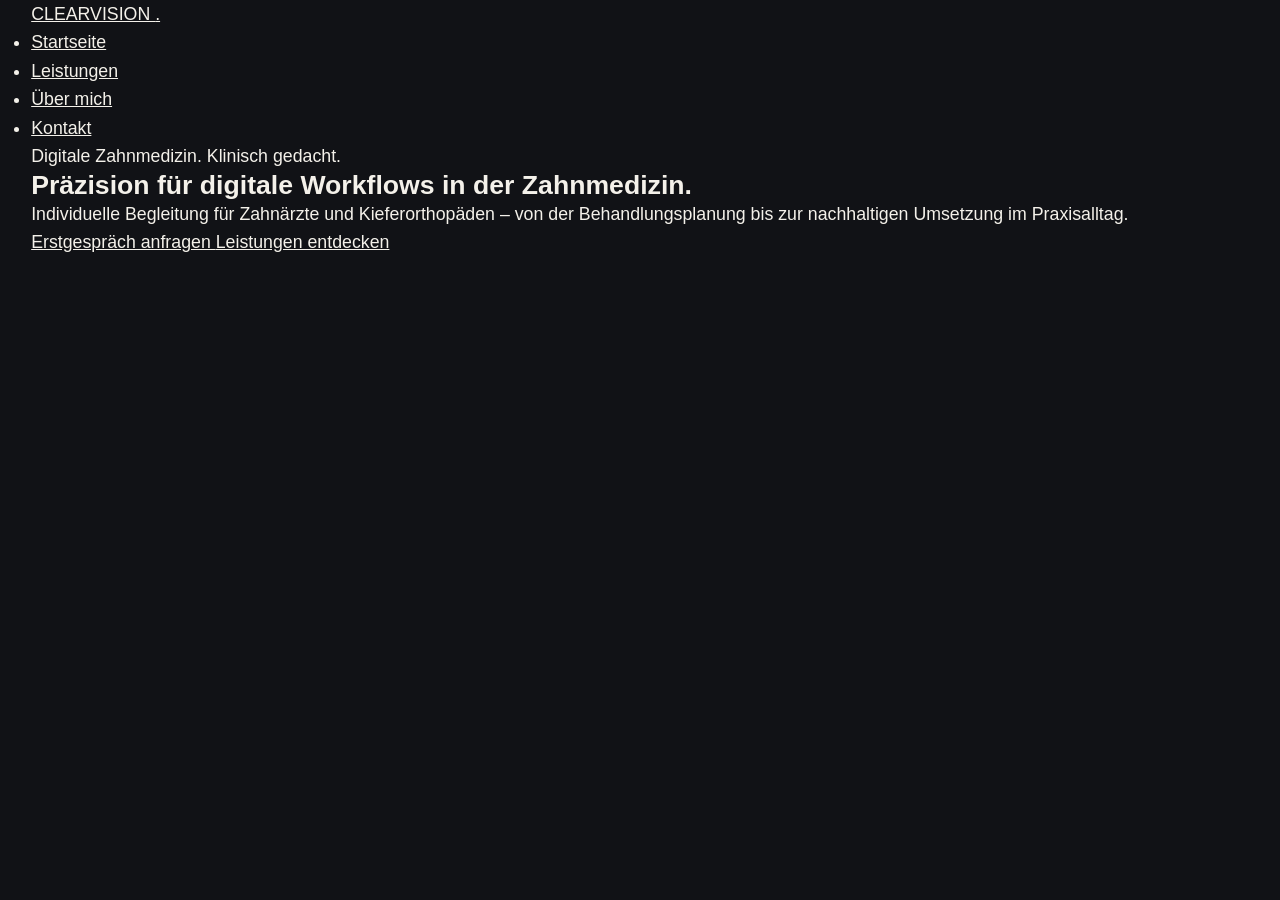
==== index.html @ e4ec7036 "chore: create clean website foundation" ====
<!doctype html>
<html lang="de">
<head>
  <meta charset="utf-8">
  <meta
    name="viewport"
    content="width=device-width, initial-scale=1"
  >

  <meta
    name="description"
    content="ClearVision Consulting begleitet Zahnärzte und Kieferorthopäden bei digitalen Workflows, Behandlungsplanung und praxisnaher Umsetzung."
  >

  <title>ClearVision Consulting</title>

  <link rel="stylesheet" href="./css/main.css">
  <link rel="stylesheet" href="./css/home.css">
</head>

<body class="page page--home">
  <a class="skip-link" href="#main-content">
    Zum Hauptinhalt
  </a>

  <header class="site-header">
    <div class="container">
      <div class="site-header__inner">
        <a
          class="site-brand"
          href="./index.html"
          aria-label="ClearVision Consulting Startseite"
        >
          <span class="site-brand__name">
            CLEARVISION
          </span>

          <span
            class="site-brand__dot"
            aria-hidden="true"
          >
            .
          </span>
        </a>

        <nav
          class="site-nav"
          aria-label="Hauptnavigation"
        >
          <ul class="site-nav__list">
            <li class="site-nav__item">
              <a
                class="site-nav__link"
                href="./index.html"
                aria-current="page"
              >
                Startseite
              </a>
            </li>

            <li class="site-nav__item">
              <a
                class="site-nav__link"
                href="#services"
              >
                Leistungen
              </a>
            </li>

            <li class="site-nav__item">
              <a
                class="site-nav__link"
                href="#about"
              >
                Über mich
              </a>
            </li>

            <li class="site-nav__item">
              <a
                class="site-nav__link"
                href="#contact"
              >
                Kontakt
              </a>
            </li>
          </ul>
        </nav>
      </div>
    </div>
  </header>

  <main id="main-content">
    <section
      class="home-hero"
      aria-labelledby="home-hero-title"
    >
      <div class="container">
        <div class="home-hero__layout">
          <div class="home-hero__content">
            <p class="home-hero__eyebrow">
              Digitale Zahnmedizin. Klinisch gedacht.
            </p>

            <h1
              class="home-hero__title"
              id="home-hero-title"
            >
              Präzision für digitale Workflows in der Zahnmedizin.
            </h1>

            <p class="home-hero__text">
              Individuelle Begleitung für Zahnärzte und
              Kieferorthopäden – von der Behandlungsplanung
              bis zur nachhaltigen Umsetzung im Praxisalltag.
            </p>

            <div class="home-hero__actions">
              <a
                class="button button--primary"
                href="#contact"
              >
                Erstgespräch anfragen
              </a>

              <a
                class="text-link"
                href="#services"
              >
                Leistungen entdecken
              </a>
            </div>
          </div>

          <div
            class="home-hero__visual"
            aria-hidden="true"
          ></div>
        </div>
      </div>
    </section>
  </main>
</body>
</html>
---- css/main.css ----
@import url("./variables.css");
@import url("./base.css");
@import url("./components.css");
---- css/home.css ----
/*
 * Homepage-specific styles
 *
 * Hero and homepage sections will be implemented
 * one section at a time.
 */
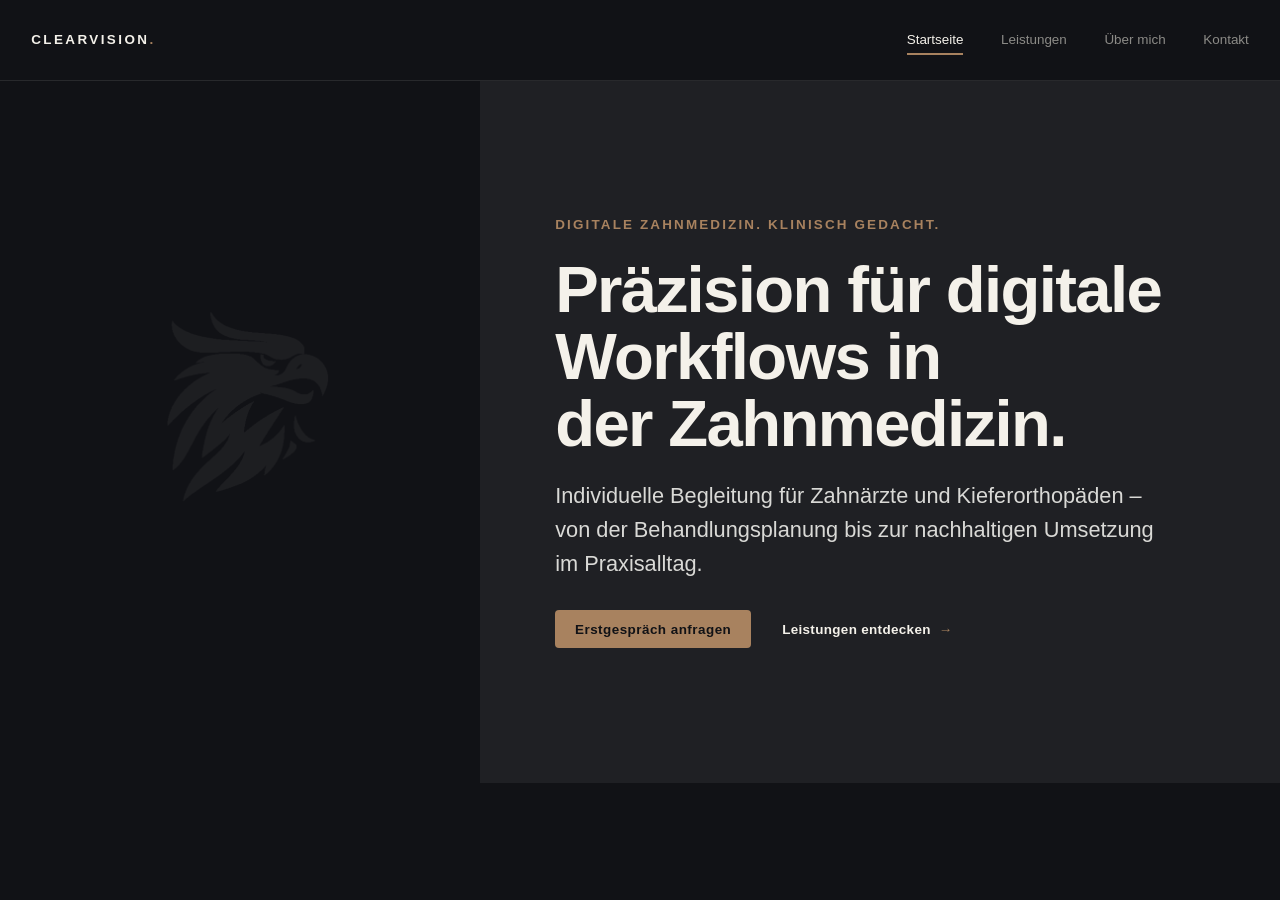
==== commit 47e3eb42: "basis" ====
--- a/index.html
+++ b/index.html
@@ -95,7 +95,6 @@
       class="home-hero"
       aria-labelledby="home-hero-title"
     >
-      <div class="container">
         <div class="home-hero__layout">
           <div class="home-hero__content">
             <p class="home-hero__eyebrow">
@@ -132,12 +131,10 @@
             </div>
           </div>
 
-          <div
-            class="home-hero__visual"
-            aria-hidden="true"
-          ></div>
+          <div class="home-hero__visual" aria-hidden="true">
+            <span class="home-hero__griffin"></span>
+          </div>
         </div>
-      </div>
     </section>
   </main>
 </body>
--- a/css/home.css
+++ b/css/home.css
@@ -1,6 +1,211 @@
 /*
  * Homepage-specific styles
- *
- * Hero and homepage sections will be implemented
- * one section at a time.
- */+ */
+
+/* ==========================================================
+   Hero
+   ========================================================== */
+
+.home-hero {
+  min-height: clamp(
+    42rem,
+    78svh,
+    50rem
+  );
+
+  overflow: hidden;
+}
+
+.home-hero__layout {
+  display: grid;
+  grid-template-columns:
+    minmax(0, 3fr)
+    minmax(0, 5fr);
+
+  grid-template-areas:
+    "visual content";
+
+  min-height: inherit;
+}
+
+/* ==========================================================
+   Hero visual
+   ========================================================== */
+
+.home-hero__visual {
+  grid-area: visual;
+
+  display: grid;
+  place-items: center;
+
+  min-width: 0;
+  overflow: hidden;
+
+  background-color: var(--color-background);
+
+  pointer-events: none;
+}
+
+.home-hero__griffin {
+  display: block;
+
+  width: clamp(
+    10rem,
+    15vw,
+    16rem
+  );
+
+  aspect-ratio: 1;
+
+  background-color: var(--color-text-muted); /* Farbe des Greifs */
+  opacity: 0.1;
+
+  -webkit-mask:
+    url("../assets/logos/clearvision-griffin.svg")
+    center / contain
+    no-repeat;
+
+  mask:
+    url("../assets/logos/clearvision-griffin.svg")
+    center / contain
+    no-repeat;
+
+  transform: translateY(-1.5rem);
+}
+
+/* ==========================================================
+   Hero content
+   ========================================================== */
+
+.home-hero__content {
+  grid-area: content;
+
+  display: grid;
+  align-content: center;
+  justify-items: start;
+
+  gap: clamp(
+    1rem,
+    calc(0.75rem + 0.75vw),
+    1.75rem
+  );
+
+  min-width: 0;
+
+  padding-block: clamp(
+    5rem,
+    calc(3rem + 4vw),
+    8rem
+  );
+
+  padding-inline: clamp(
+    3rem,
+    calc(1.5rem + 4vw),
+    7rem
+  );
+
+  background-color: var(--color-surface);
+}
+
+.home-hero__eyebrow {
+  color: var(--color-gold);
+
+  font-size: var(--text-small);
+  font-weight: 600;
+  letter-spacing: 0.16em;
+  line-height: 1.4;
+  text-transform: uppercase;
+}
+
+.home-hero__title {
+  max-width: 17ch;
+
+  color: var(--color-text);
+
+  font-size: clamp(
+    3rem,
+    calc(2rem + 2.6vw),
+    4.5rem
+  );
+
+  font-weight: 700;
+  line-height: 1.03;
+  letter-spacing: -0.025em;
+
+  text-wrap: balance;
+}
+
+.home-hero__text {
+  max-width: 38rem;
+
+  color: var(--color-text-secondary);
+
+  font-size: var(--text-lead);
+  line-height: 1.55;
+}
+
+.home-hero__actions {
+  display: flex;
+  flex-wrap: wrap;
+  align-items: center;
+
+  gap: 1em 1.75em;
+  margin-top: 0.5rem;
+}
+
+/* ==========================================================
+   Responsive hero
+   ========================================================== */
+
+@media (max-width: 56em) {
+  .home-hero {
+    min-height: auto;
+  }
+
+  .home-hero__layout {
+    grid-template-columns: minmax(0, 1fr);
+
+    grid-template-areas:
+      "content"
+      "visual";
+  }
+
+  .home-hero__content {
+    padding-block: clamp(
+      4rem,
+      calc(2rem + 6vw),
+      6rem
+    );
+
+    padding-inline: var(--page-padding);
+  }
+
+  .home-hero__visual {
+    min-height: clamp(
+      16rem,
+      calc(10rem + 25vw),
+      24rem
+    );
+  }
+
+  .home-hero__griffin {
+    width: clamp(
+      9rem,
+      32vw,
+      14rem
+    );
+
+    transform: translateY(0);
+  }
+}
+
+@media (max-width: 42em) {
+  .home-hero__title {
+    max-width: 12ch;
+  }
+
+  .home-hero__actions {
+    flex-direction: row;
+    align-items: center;
+  }
+}
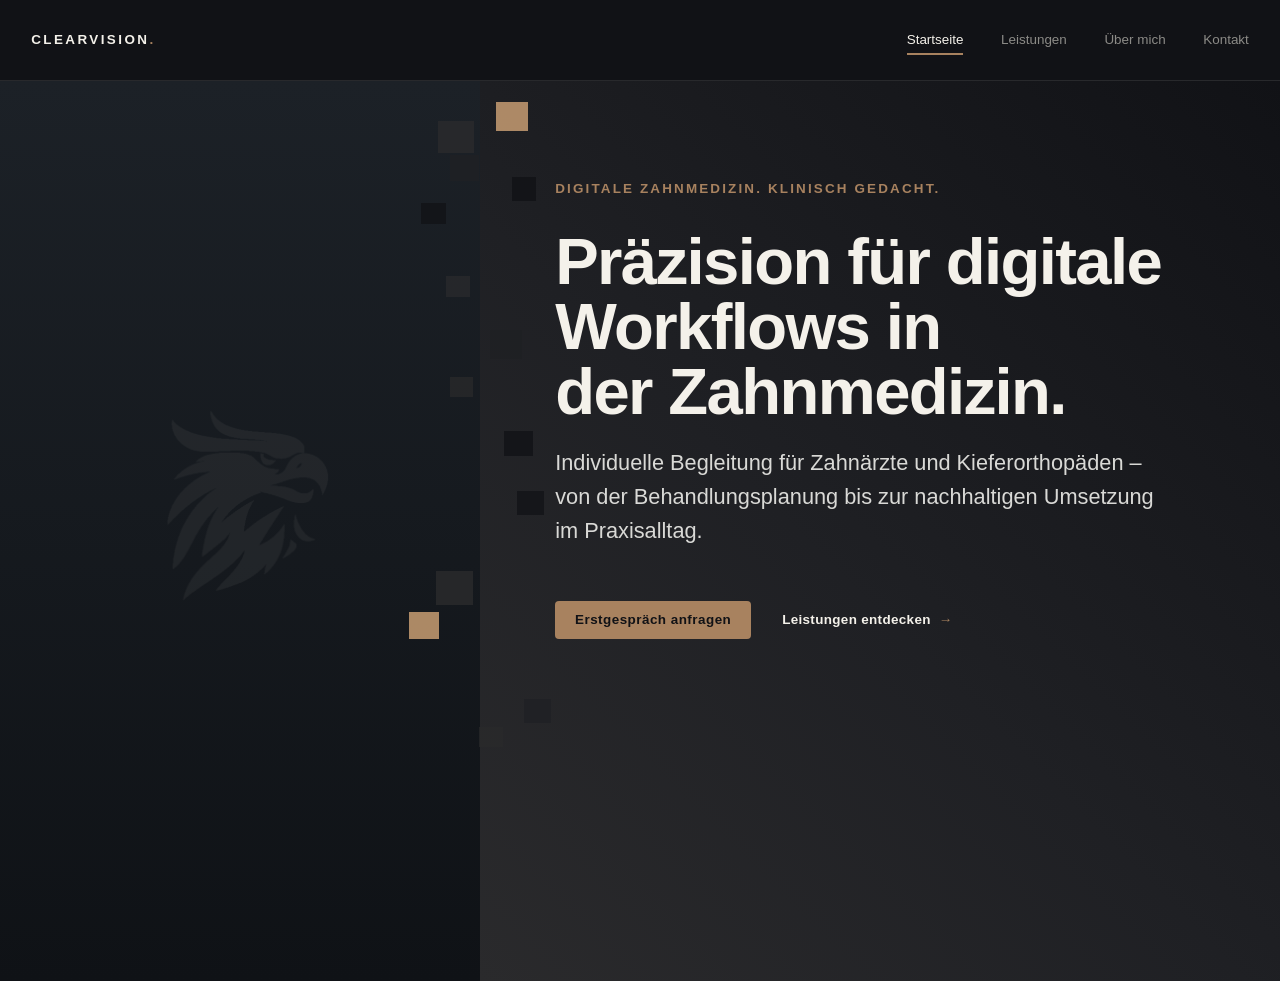
==== commit ada87193: "JavaScript Implementierung" ====
--- a/index.html
+++ b/index.html
@@ -96,6 +96,8 @@
       aria-labelledby="home-hero-title"
     >
         <div class="home-hero__layout">
+          <div class="home-hero__tiles" aria-hidden="true"></div>
+
           <div class="home-hero__content">
             <p class="home-hero__eyebrow">
               Digitale Zahnmedizin. Klinisch gedacht.
@@ -137,5 +139,6 @@
         </div>
     </section>
   </main>
+  <script src="./js/home.js"></script>
 </body>
 </html>
--- a/css/home.css
+++ b/css/home.css
@@ -17,6 +17,8 @@
 }
 
 .home-hero__layout {
+  position: relative;
+
   display: grid;
   grid-template-columns:
     minmax(0, 3fr)
@@ -26,6 +28,27 @@
     "visual content";
 
   min-height: inherit;
+
+  background: var(--color-surface);
+}
+
+.home-hero__tiles {
+  position: absolute;
+  left: 37.5%;
+  top: 0;
+  bottom: 0;
+  width: 0;
+  pointer-events: none;
+  z-index: 3;
+}
+
+.home-hero__tile {
+  position: absolute;
+  left: var(--tile-x);
+  top: var(--tile-y);
+  width: var(--tile-w);
+  height: var(--tile-h);
+  background-color: var(--tile-color);
 }
 
 /* ==========================================================
@@ -41,8 +64,7 @@
   min-width: 0;
   overflow: hidden;
 
-  background-color: var(--color-background);
-
+  background: var(--color-surface-left);
   pointer-events: none;
 }
 
@@ -81,7 +103,7 @@
   grid-area: content;
 
   display: grid;
-  align-content: center;
+  align-content: start;
   justify-items: start;
 
   gap: clamp(
@@ -91,6 +113,7 @@
   );
 
   min-width: 0;
+  min-height: 100vh;
 
   padding-block: clamp(
     5rem,
@@ -104,7 +127,7 @@
     7rem
   );
 
-  background-color: var(--color-surface);
+  background: var(--color-surface-right);
 }
 
 .home-hero__eyebrow {
@@ -115,6 +138,7 @@
   letter-spacing: 0.16em;
   line-height: 1.4;
   text-transform: uppercase;
+  padding-bottom: 0.5rem;
 }
 
 .home-hero__title {
@@ -129,7 +153,7 @@
   );
 
   font-weight: 700;
-  line-height: 1.03;
+  line-height: 1.0;
   letter-spacing: -0.025em;
 
   text-wrap: balance;
@@ -150,7 +174,7 @@
   align-items: center;
 
   gap: 1em 1.75em;
-  margin-top: 0.5rem;
+  padding-top: 2rem;
 }
 
 /* ==========================================================
@@ -168,6 +192,10 @@
     grid-template-areas:
       "content"
       "visual";
+  }
+
+  .home-hero__tiles {
+    display: none;
   }
 
   .home-hero__content {
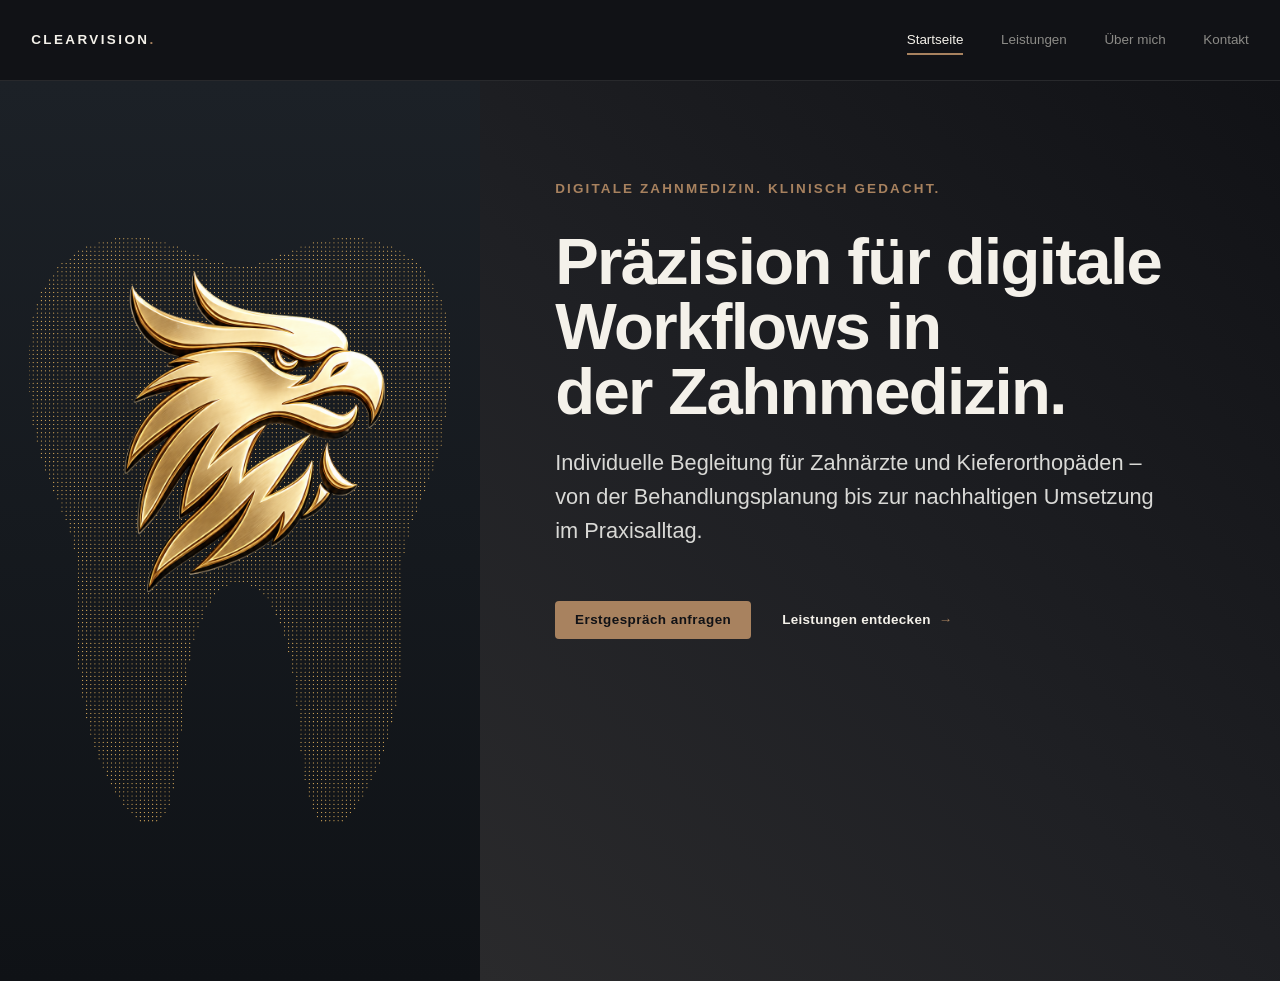
==== commit 2379907d: "Zahn 2D implementiert" ====
--- a/index.html
+++ b/index.html
@@ -96,8 +96,6 @@
       aria-labelledby="home-hero-title"
     >
         <div class="home-hero__layout">
-          <div class="home-hero__tiles" aria-hidden="true"></div>
-
           <div class="home-hero__content">
             <p class="home-hero__eyebrow">
               Digitale Zahnmedizin. Klinisch gedacht.
@@ -134,11 +132,19 @@
           </div>
 
           <div class="home-hero__visual" aria-hidden="true">
-            <span class="home-hero__griffin"></span>
+            <div class="hologram-wrapper">
+              <canvas id="hologram-canvas"></canvas>
+              <img
+                class="hologram-wrapper__overlay"
+                src="./assets/images/clearvision-griffin-mask.png"
+                alt=""
+                aria-hidden="true"
+              >
+            </div>
           </div>
         </div>
     </section>
   </main>
-  <script src="./js/home.js"></script>
+  <script src="./js/hologram.js"></script>
 </body>
 </html>
--- a/css/home.css
+++ b/css/home.css
@@ -32,25 +32,6 @@
   background: var(--color-surface);
 }
 
-.home-hero__tiles {
-  position: absolute;
-  left: 37.5%;
-  top: 0;
-  bottom: 0;
-  width: 0;
-  pointer-events: none;
-  z-index: 3;
-}
-
-.home-hero__tile {
-  position: absolute;
-  left: var(--tile-x);
-  top: var(--tile-y);
-  width: var(--tile-w);
-  height: var(--tile-h);
-  background-color: var(--tile-color);
-}
-
 /* ==========================================================
    Hero visual
    ========================================================== */
@@ -68,31 +49,30 @@
   pointer-events: none;
 }
 
-.home-hero__griffin {
-  display: block;
+.hologram-wrapper {
+  position: relative;
 
   width: clamp(
-    10rem,
-    15vw,
-    16rem
-  );
-
-  aspect-ratio: 1;
-
-  background-color: var(--color-text-muted); /* Farbe des Greifs */
-  opacity: 0.1;
-
-  -webkit-mask:
-    url("../assets/logos/clearvision-griffin.svg")
-    center / contain
-    no-repeat;
-
-  mask:
-    url("../assets/logos/clearvision-griffin.svg")
-    center / contain
-    no-repeat;
-
-  transform: translateY(-1.5rem);
+    18rem,
+    calc(12rem + 18vw),
+    34rem
+  );
+
+  aspect-ratio: 1024 / 1536;
+}
+
+.hologram-wrapper canvas,
+.hologram-wrapper__overlay {
+  position: absolute;
+  top: 0;
+  left: 0;
+  width: 100%;
+  height: 100%;
+}
+
+.hologram-wrapper__overlay {
+  z-index: 10;
+  pointer-events: none;
 }
 
 /* ==========================================================
@@ -194,10 +174,6 @@
       "visual";
   }
 
-  .home-hero__tiles {
-    display: none;
-  }
-
   .home-hero__content {
     padding-block: clamp(
       4rem,
@@ -216,14 +192,12 @@
     );
   }
 
-  .home-hero__griffin {
+  .hologram-wrapper {
     width: clamp(
-      9rem,
-      32vw,
-      14rem
+      14rem,
+      calc(10rem + 22vw),
+      22rem
     );
-
-    transform: translateY(0);
   }
 }
 
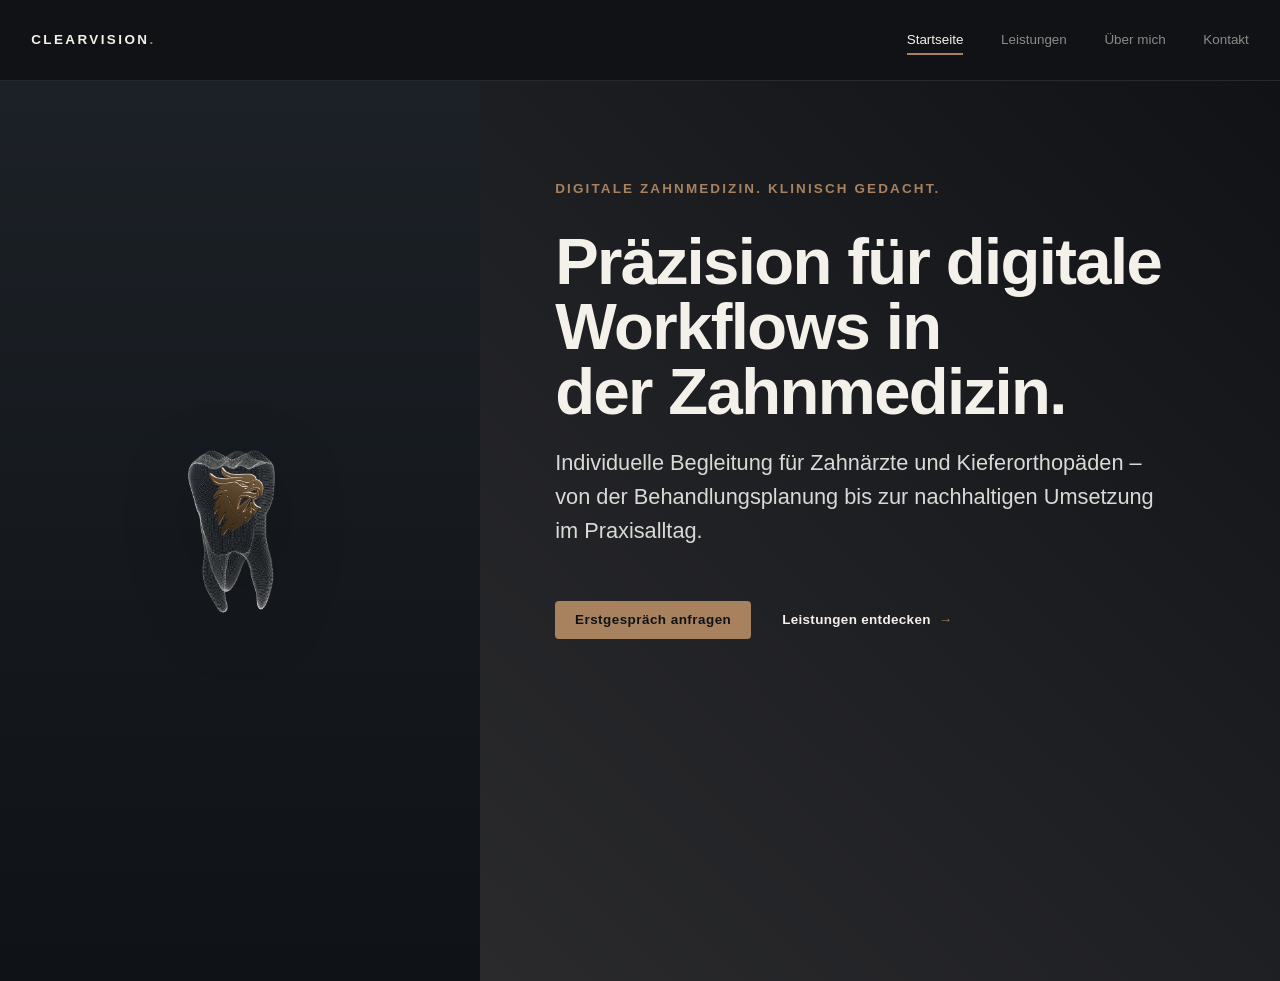
==== commit fe9d1269: "feat: refine hero visual" ====
--- a/index.html
+++ b/index.html
@@ -132,19 +132,14 @@
           </div>
 
           <div class="home-hero__visual" aria-hidden="true">
-            <div class="hologram-wrapper">
-              <canvas id="hologram-canvas"></canvas>
-              <img
-                class="hologram-wrapper__overlay"
-                src="./assets/images/clearvision-griffin-mask.png"
-                alt=""
-                aria-hidden="true"
-              >
-            </div>
+            <img
+              class="home-hero__griffin"
+              src="./assets/images/clearvision-griffin.png"
+              alt=""
+            >
           </div>
         </div>
     </section>
   </main>
-  <script src="./js/hologram.js"></script>
 </body>
 </html>
--- a/css/home.css
+++ b/css/home.css
@@ -39,40 +39,37 @@
 .home-hero__visual {
   grid-area: visual;
 
-  display: grid;
-  place-items: center;
-
+  display: flex;
+  align-items: center;
+  justify-content: center;
+
+  width: 100%;
   min-width: 0;
+  padding: clamp(
+    2rem,
+    calc(1rem + 3vw),
+    4rem
+  );
   overflow: hidden;
 
   background: var(--color-surface-left);
   pointer-events: none;
 }
 
-.hologram-wrapper {
-  position: relative;
-
-  width: clamp(
-    18rem,
-    calc(12rem + 18vw),
-    34rem
-  );
-
-  aspect-ratio: 1024 / 1536;
-}
-
-.hologram-wrapper canvas,
-.hologram-wrapper__overlay {
-  position: absolute;
-  top: 0;
-  left: 0;
-  width: 100%;
-  height: 100%;
-}
-
-.hologram-wrapper__overlay {
-  z-index: 10;
-  pointer-events: none;
+.home-hero__griffin {
+  display: block;
+
+  width: auto;
+  height: clamp(
+    28rem,
+    60svh,
+    40rem
+  );
+  max-width: 85%;
+  object-fit: contain;
+  filter: drop-shadow(
+    0 1.25rem 2.5rem rgb(0 0 0 / 0.45)
+  );
 }
 
 /* ==========================================================
@@ -192,12 +189,13 @@
     );
   }
 
-  .hologram-wrapper {
-    width: clamp(
-      14rem,
-      calc(10rem + 22vw),
-      22rem
+  .home-hero__griffin {
+    height: clamp(
+      20rem,
+      42svh,
+      30rem
     );
+    max-width: 78%;
   }
 }
 
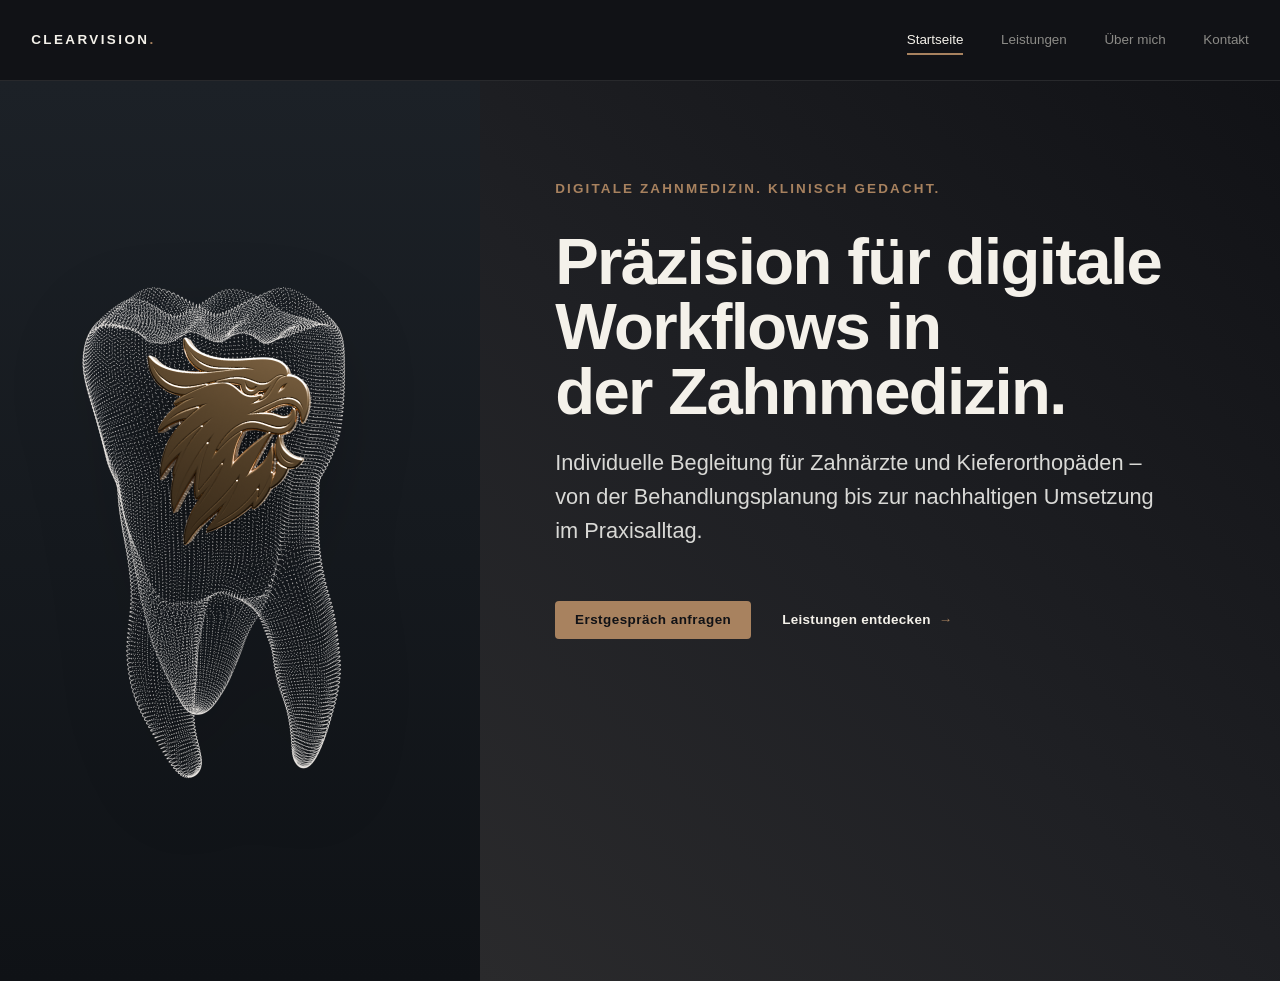
==== commit 59a23fc9: "Added Leistungen" ====
--- a/index.html
+++ b/index.html
@@ -61,7 +61,7 @@
             <li class="site-nav__item">
               <a
                 class="site-nav__link"
-                href="#services"
+                href="./services.html"
               >
                 Leistungen
               </a>
@@ -70,7 +70,7 @@
             <li class="site-nav__item">
               <a
                 class="site-nav__link"
-                href="#about"
+                href="./about.html"
               >
                 Über mich
               </a>
@@ -79,7 +79,7 @@
             <li class="site-nav__item">
               <a
                 class="site-nav__link"
-                href="#contact"
+                href="./contact.html"
               >
                 Kontakt
               </a>
@@ -117,14 +117,14 @@
             <div class="home-hero__actions">
               <a
                 class="button button--primary"
-                href="#contact"
+                href="./contact.html"
               >
                 Erstgespräch anfragen
               </a>
 
               <a
                 class="text-link"
-                href="#services"
+                href="./services.html"
               >
                 Leistungen entdecken
               </a>
@@ -142,4 +142,4 @@
     </section>
   </main>
 </body>
-</html>+</html>
--- a/css/home.css
+++ b/css/home.css
@@ -5,6 +5,10 @@
 /* ==========================================================
    Hero
    ========================================================== */
+
+.page--home {
+  overflow-y: hidden;
+}
 
 .home-hero {
   min-height: clamp(
@@ -58,6 +62,7 @@
 
 .home-hero__griffin {
   display: block;
+  flex-shrink: 0;
 
   width: auto;
   height: clamp(
@@ -65,7 +70,7 @@
     60svh,
     40rem
   );
-  max-width: 85%;
+  max-width: none;
   object-fit: contain;
   filter: drop-shadow(
     0 1.25rem 2.5rem rgb(0 0 0 / 0.45)
@@ -208,4 +213,4 @@
     flex-direction: row;
     align-items: center;
   }
-}+}
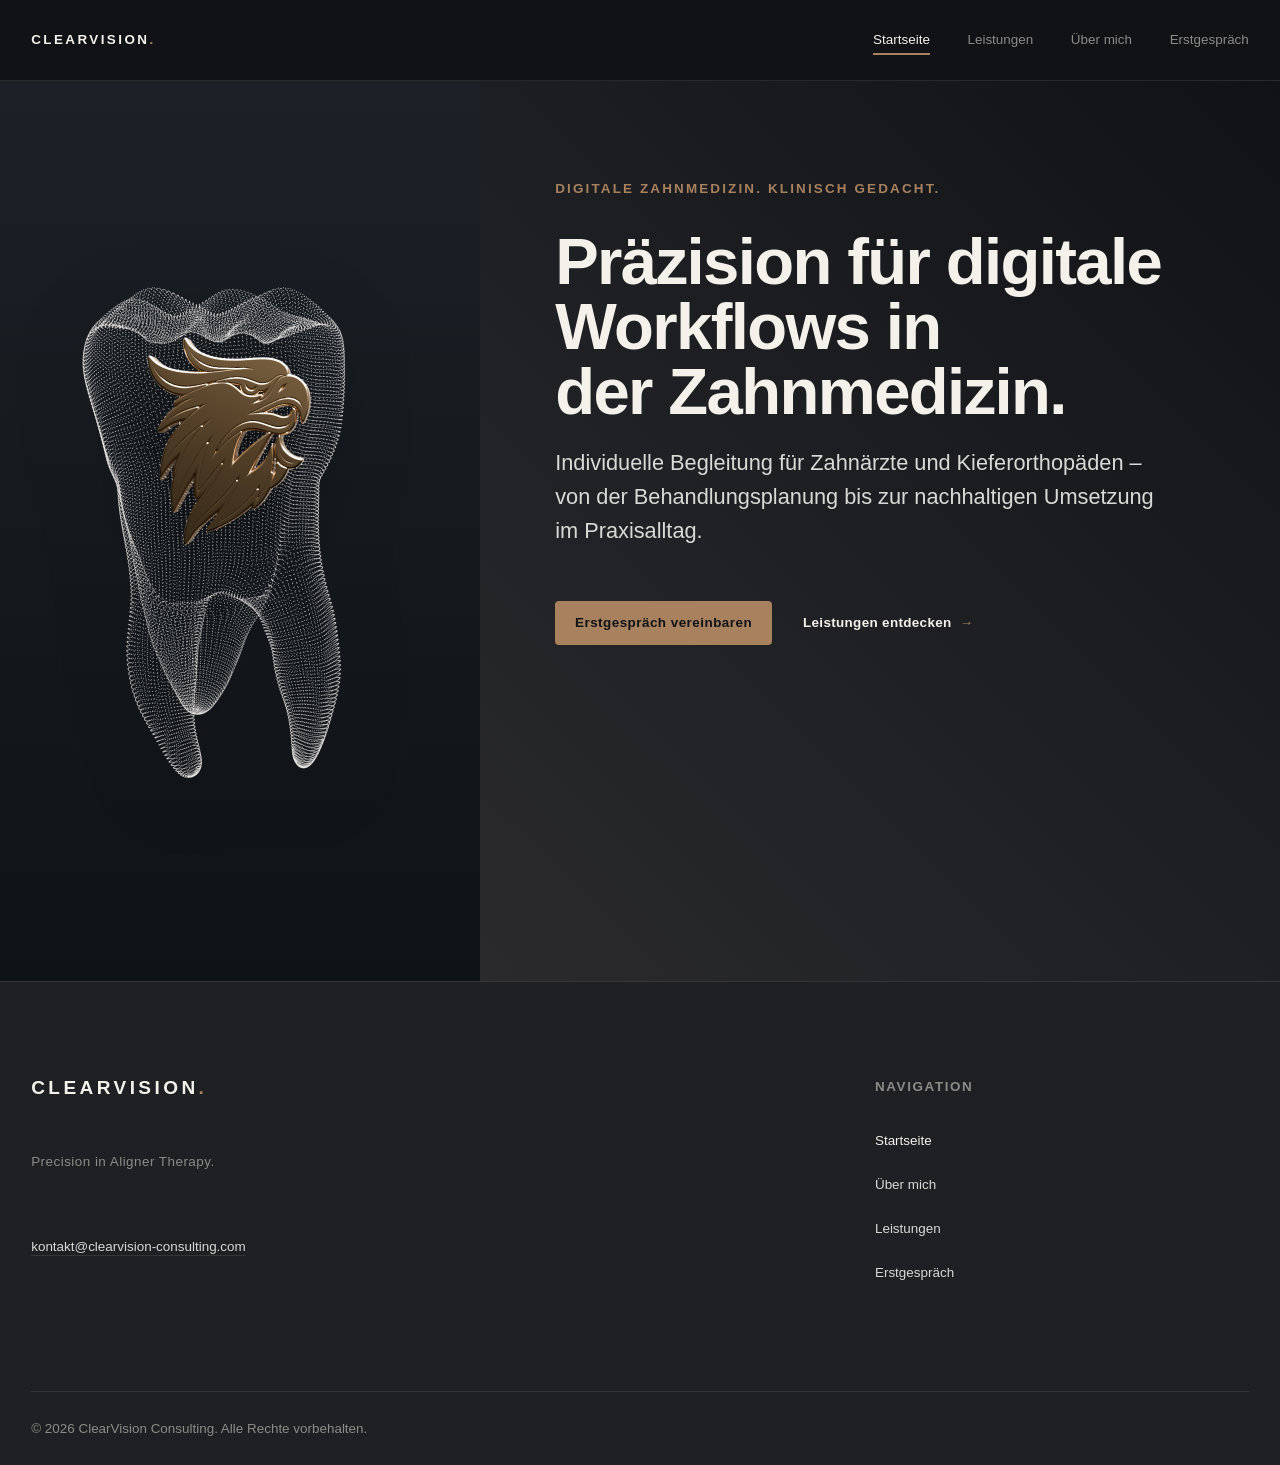
==== commit 73b940f0: "added cal" ====
--- a/index.html
+++ b/index.html
@@ -81,7 +81,7 @@
                 class="site-nav__link"
                 href="./contact.html"
               >
-                Kontakt
+                Erstgespräch
               </a>
             </li>
           </ul>
@@ -119,7 +119,7 @@
                 class="button button--primary"
                 href="./contact.html"
               >
-                Erstgespräch anfragen
+                Erstgespräch vereinbaren
               </a>
 
               <a
@@ -141,5 +141,82 @@
         </div>
     </section>
   </main>
+
+  <footer class="site-footer">
+    <div class="container">
+      <div class="site-footer__top">
+        <div class="site-footer__brand">
+          <p class="site-footer__wordmark">
+            CLEARVISION<span aria-hidden="true">.</span>
+          </p>
+
+          <p class="site-footer__tagline">
+            Precision in Aligner Therapy.
+          </p>
+
+          <a
+            class="site-footer__email"
+            href="mailto:kontakt@clearvision-consulting.com"
+          >
+            kontakt@clearvision-consulting.com
+          </a>
+        </div>
+
+        <nav
+          class="site-footer__group"
+          aria-label="Footer-Navigation"
+        >
+          <h2 class="site-footer__heading">
+            Navigation
+          </h2>
+
+          <ul class="site-footer__list">
+            <li>
+              <a
+                class="site-footer__link"
+                href="./index.html"
+                aria-current="page"
+              >
+                Startseite
+              </a>
+            </li>
+
+            <li>
+              <a
+                class="site-footer__link"
+                href="./about.html"
+              >
+                Über mich
+              </a>
+            </li>
+
+            <li>
+              <a
+                class="site-footer__link"
+                href="./services.html"
+              >
+                Leistungen
+              </a>
+            </li>
+
+            <li>
+              <a
+                class="site-footer__link"
+                href="./contact.html"
+              >
+                Erstgespräch
+              </a>
+            </li>
+          </ul>
+        </nav>
+      </div>
+
+      <div class="site-footer__bottom">
+        <p>
+          © 2026 ClearVision Consulting. Alle Rechte vorbehalten.
+        </p>
+      </div>
+    </div>
+  </footer>
 </body>
 </html>
--- a/css/home.css
+++ b/css/home.css
@@ -7,7 +7,7 @@
    ========================================================== */
 
 .page--home {
-  overflow-y: hidden;
+  overflow-x: hidden;
 }
 
 .home-hero {
@@ -157,6 +157,11 @@
 
   gap: 1em 1.75em;
   padding-top: 2rem;
+}
+
+.home-hero__actions .button,
+.home-hero__actions .text-link {
+  min-height: 2.75rem;
 }
 
 /* ==========================================================
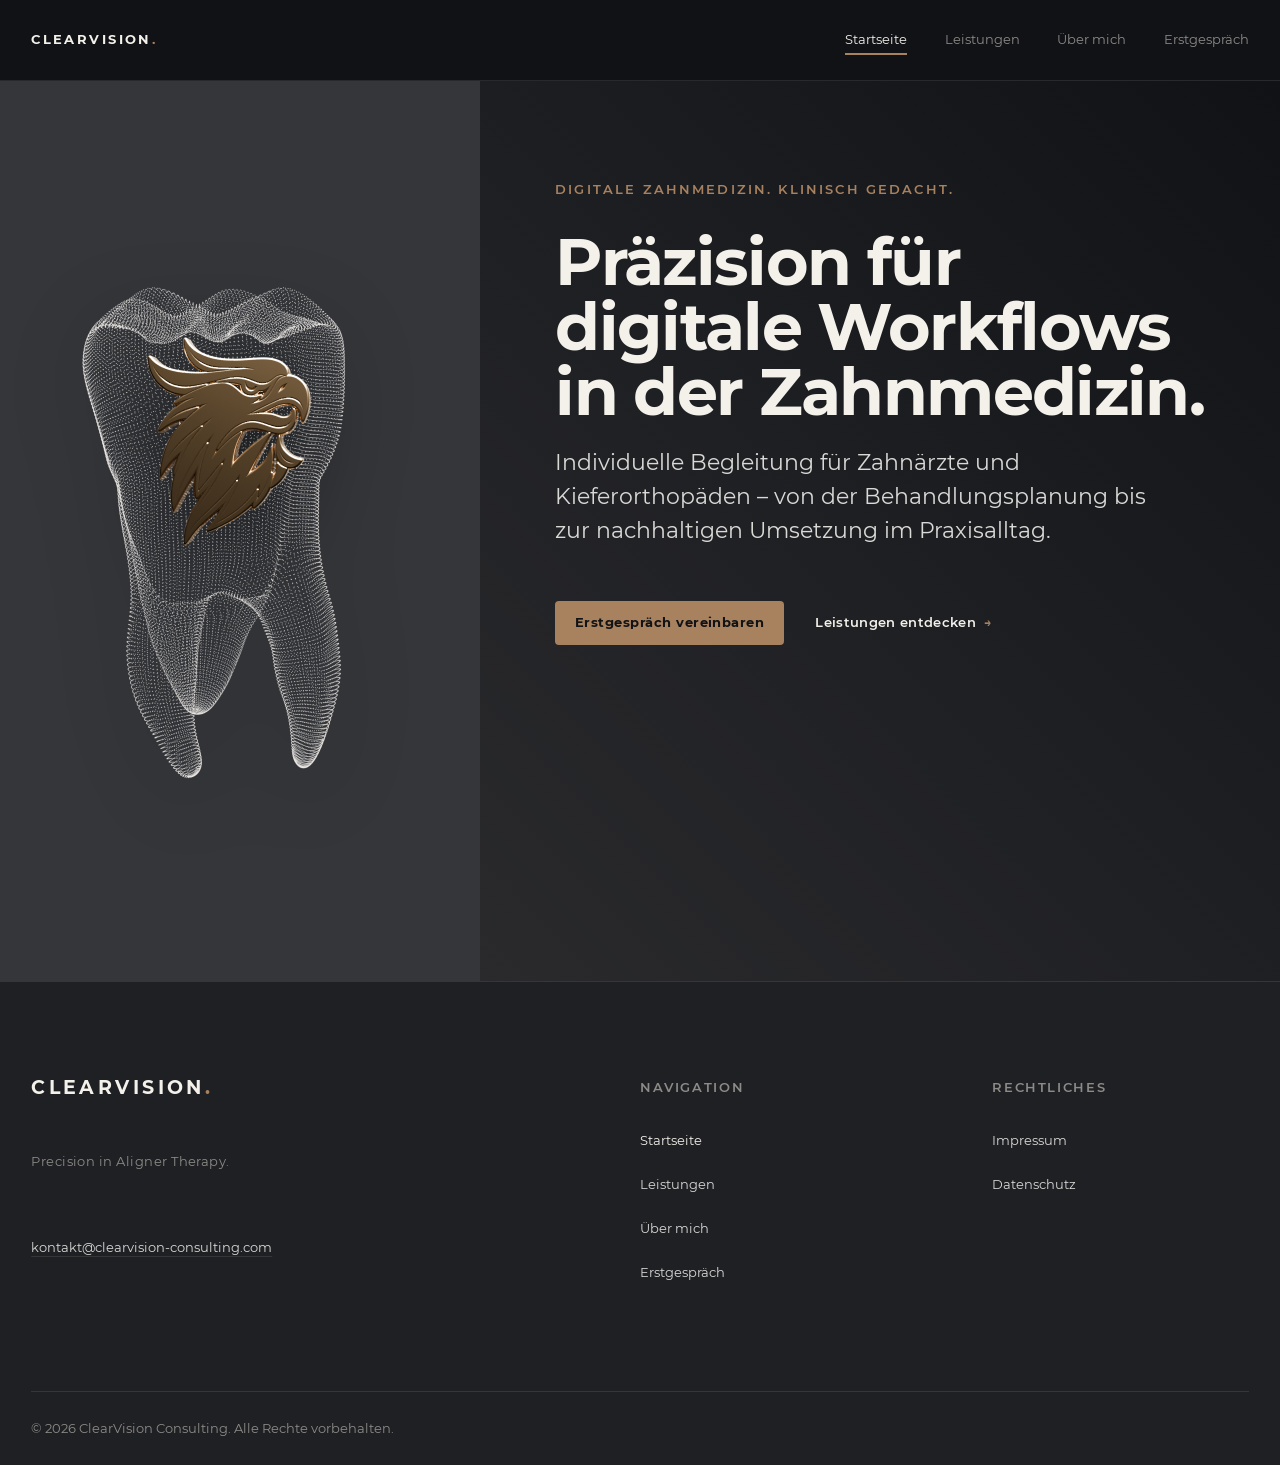
==== commit 4e739c76: "Added impressum" ====
--- a/index.html
+++ b/index.html
@@ -135,6 +135,8 @@
             <img
               class="home-hero__griffin"
               src="./assets/images/clearvision-griffin.png"
+              width="1920"
+              height="1080"
               alt=""
             >
           </div>
@@ -184,6 +186,15 @@
             <li>
               <a
                 class="site-footer__link"
+                href="./services.html"
+              >
+                Leistungen
+              </a>
+            </li>
+
+            <li>
+              <a
+                class="site-footer__link"
                 href="./about.html"
               >
                 Über mich
@@ -193,18 +204,38 @@
             <li>
               <a
                 class="site-footer__link"
-                href="./services.html"
-              >
-                Leistungen
-              </a>
-            </li>
-
-            <li>
-              <a
-                class="site-footer__link"
                 href="./contact.html"
               >
                 Erstgespräch
+              </a>
+            </li>
+          </ul>
+        </nav>
+
+        <nav
+          class="site-footer__group"
+          aria-label="Rechtliches"
+        >
+          <h2 class="site-footer__heading">
+            Rechtliches
+          </h2>
+
+          <ul class="site-footer__list">
+            <li>
+              <a
+                class="site-footer__link"
+                href="./impressum.html"
+              >
+                Impressum
+              </a>
+            </li>
+
+            <li>
+              <a
+                class="site-footer__link"
+                href="./datenschutz.html"
+              >
+                Datenschutz
               </a>
             </li>
           </ul>
--- a/css/home.css
+++ b/css/home.css
@@ -56,7 +56,7 @@
   );
   overflow: hidden;
 
-  background: var(--color-surface-left);
+  background: #34363a;
   pointer-events: none;
 }
 
